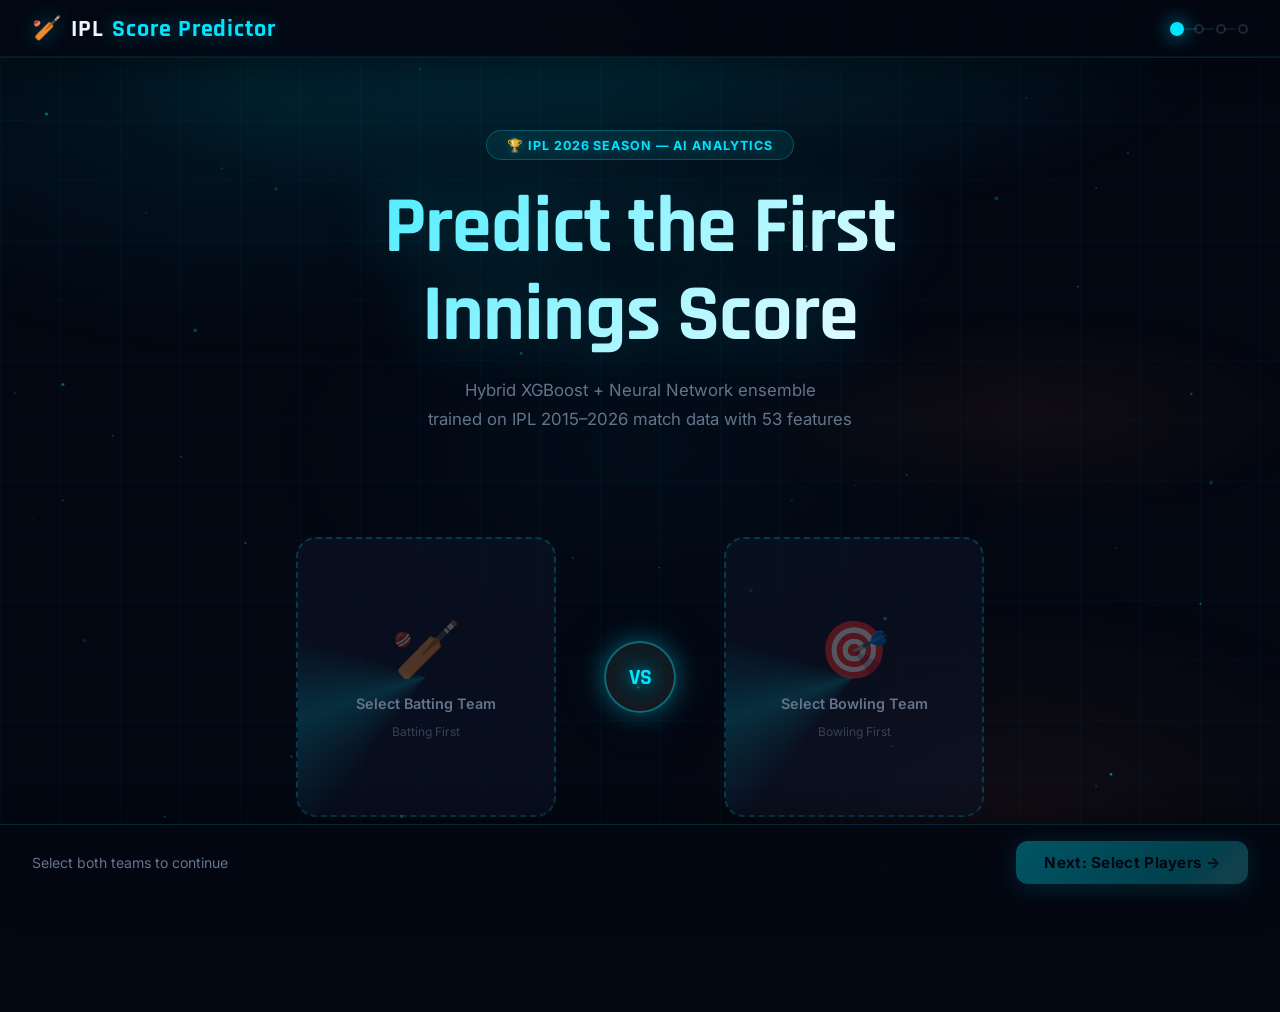
==== frontend/conditions.html @ a260d58e "Initial commit" ====
<!DOCTYPE html>
<html lang="en">
<head>
  <meta charset="UTF-8">
  <meta name="viewport" content="width=device-width, initial-scale=1.0">
  <title>Match Conditions | IPL Score Predictor</title>
  <link rel="stylesheet" href="css/style.css">
  <link rel="preconnect" href="https://fonts.googleapis.com">
  <link rel="preconnect" href="https://fonts.gstatic.com" crossorigin>
  <link href="https://fonts.googleapis.com/css2?family=Rajdhani:wght@500;600;700&family=Inter:wght@400;500;600;700;800;900&family=Orbitron:wght@500;700;900&display=swap" rel="stylesheet">
</head>
<body>

<nav class="navbar">
  <a href="index.html" class="logo">🏏 <span>IPL</span> Score Predictor</a>
  <div class="nav-steps">
    <div class="step-dot done"></div>
    <div class="step-dot done"></div>
    <div class="step-dot active"></div>
    <div class="step-dot"></div>
  </div>
</nav>

<div class="page-header fade-in">
  <h2>Match Conditions</h2>
  <p>Set the venue and environmental conditions for accurate prediction</p>
</div>

<div class="conditions-form fade-in-delay-1">

  <!-- Venue Section -->
  <div class="form-section">
    <div class="form-section-title">🏟️ Venue</div>
    <div class="form-group">
      <label>Select Stadium</label>
      <select class="form-control" id="venueSelect" onchange="onVenueChange()">
        <option value="">Choose a venue...</option>
      </select>
    </div>
    <div class="venue-card-preview" id="venuePreview" style="display:none">
      <div>
        <div class="v-name" id="venueName">—</div>
        <div class="v-city" id="venueCity">—</div>
        <div class="v-avg">Avg Score: <strong id="venueAvg">—</strong></div>
      </div>
      <div class="pitch-badge" id="pitchBadge">—</div>
    </div>
  </div>

  <!-- Pitch Type Section -->
  <div class="form-section">
    <div class="form-section-title">🏏 Pitch Type</div>
    <div class="pitch-toggle-group">
      <div class="pitch-toggle-card" id="ptc-Batting" onclick="setPitch('Batting')">
        <div class="ptc-icon">🏏</div>
        <div class="ptc-label">Batting</div>
        <div class="ptc-sub">High scoring</div>
      </div>
      <div class="pitch-toggle-card active-balanced" id="ptc-Balanced" onclick="setPitch('Balanced')">
        <div class="ptc-icon">⚖️</div>
        <div class="ptc-label">Balanced</div>
        <div class="ptc-sub">Even contest</div>
      </div>
      <div class="pitch-toggle-card" id="ptc-Bowling" onclick="setPitch('Bowling')">
        <div class="ptc-icon">��</div>
        <div class="ptc-label">Bowling</div>
        <div class="ptc-sub">Low scoring</div>
      </div>
    </div>
    <input type="hidden" id="pitchType" value="Balanced">
  </div>

  <!-- Weather Section -->
  <div class="form-section">
    <div class="form-section-title">🌤️ Weather Conditions</div>

    <div class="form-group">
      <label>🌡️ Temperature</label>
      <div class="range-row">
        <input type="range" id="tempRange" min="15" max="45" value="30"
               oninput="updateSlider('tempVal',this.value,'°C'); updateWeatherImpact()">
        <div class="range-val" id="tempVal">30°C</div>
      </div>
      <div class="range-hint">15°C (cool) → 45°C (very hot)</div>
    </div>

    <div class="form-group" style="margin-top:1rem">
      <label>💧 Humidity</label>
      <div class="range-row">
        <input type="range" id="humidRange" min="20" max="95" value="60"
               oninput="updateSlider('humidVal',this.value,'%'); updateWeatherImpact()">
        <div class="range-val" id="humidVal">60%</div>
      </div>
      <div class="range-hint">20% (dry) → 95% (very humid)</div>
    </div>

    <div class="form-group" style="margin-top:1rem">
      <label>🌫️ Dew Factor</label>
      <div class="range-row">
        <input type="range" id="dewRange" min="0" max="10" value="3"
               oninput="updateSlider('dewVal',this.value,''); updateWeatherImpact()">
        <div class="range-val" id="dewVal">3</div>
      </div>
      <div class="range-hint">0 = No dew &nbsp;|&nbsp; 10 = Heavy dew (favours batting team)</div>
    </div>

    <div class="weather-impact-card" id="weatherImpact" style="margin-top:1.25rem">
      <div class="wi-icon">📊</div>
      <div>
        <div class="wi-label">Expected weather impact on score</div>
        <div class="wi-val" id="weatherImpactVal">+0 runs</div>
      </div>
    </div>
  </div>

</div>

<div class="bottom-bar">
  <button class="btn btn-secondary" onclick="window.location.href='squad.html'">← Back</button>
  <button class="btn btn-primary" id="predictBtn" onclick="goPredict()">
    🔮 Predict Score →
  </button>
</div>

<div class="loading-overlay" id="loader">
  <div class="cricket-ball"></div>
  <div class="loading-text">Running AI prediction...</div>
</div>
<div class="toast" id="toast"></div>

<script src="js/api.js"></script>
<script src="js/state.js"></script>
<script>
const state = loadState();
if (!state.battingXI || !state.bowlingXI) window.location.href = 'squad.html';

let venues = [];
let currentPitch = 'Balanced';

function updateSlider(id, val, suffix) {
  document.getElementById(id).textContent = val + suffix;
}

function setPitch(type) {
  currentPitch = type;
  document.getElementById('pitchType').value = type;
  ['Batting','Balanced','Bowling'].forEach(t => {
    const el = document.getElementById(`ptc-${t}`);
    el.className = 'pitch-toggle-card' + (t === type ? ` active-${t.toLowerCase()}` : '');
  });
}

function updateWeatherImpact() {
  const temp  = parseFloat(document.getElementById('tempRange').value);
  const humid = parseFloat(document.getElementById('humidRange').value);
  const dew   = parseFloat(document.getElementById('dewRange').value);
  let impact = 0;
  if (temp > 35) impact -= Math.round((temp - 35) * 0.5);
  if (humid > 70) impact -= Math.round((humid - 70) * 0.2);
  impact += Math.round(dew * 1.2);
  const el = document.getElementById('weatherImpactVal');
  el.textContent = (impact >= 0 ? '+' : '') + impact + ' runs';
  el.style.color = impact >= 0 ? 'var(--accent3)' : 'var(--red)';
}

async function init() {
  venues = await fetchVenues();
  const sel = document.getElementById('venueSelect');
  venues.forEach(v => {
    const opt = document.createElement('option');
    opt.value = v.venue_id;
    opt.textContent = `${v.venue_name} (${v.city})`;
    sel.appendChild(opt);
  });
  if (state.venueId) {
    sel.value = state.venueId;
    onVenueChange();
  }
  updateWeatherImpact();
}

function onVenueChange() {
  const vid = document.getElementById('venueSelect').value;
  const v = venues.find(x => x.venue_id === vid);
  if (!v) { document.getElementById('venuePreview').style.display = 'none'; return; }
  document.getElementById('venuePreview').style.display = 'flex';
  document.getElementById('venueName').textContent = v.venue_name;
  document.getElementById('venueCity').textContent  = v.city;
  document.getElementById('venueAvg').textContent   = v.avg_score;
  const badge = document.getElementById('pitchBadge');
  badge.textContent = v.pitch_type;
  badge.className = `pitch-badge pitch-${v.pitch_type}`;
  setPitch(v.pitch_type);
}

async function goPredict() {
  const venueId = document.getElementById('venueSelect').value;
  if (!venueId) { showToast('Please select a venue', 'error'); return; }
  const payload = {
    batting_team_id: state.battingTeam,
    bowling_team_id: state.bowlingTeam,
    batting_xi:      state.battingXI,
    bowling_xi:      state.bowlingXI,
    venue_id:        venueId,
    pitch_type:      currentPitch,
    temperature:     parseFloat(document.getElementById('tempRange').value),
    humidity:        parseFloat(document.getElementById('humidRange').value),
    dew_factor:      parseFloat(document.getElementById('dewRange').value),
    season:          2026,
  };
  document.getElementById('loader').classList.add('active');
  try {
    const result = await predictScore(payload);
    if (result.error) { showToast(result.error.join(', '), 'error'); return; }
    saveState({ ...state, venueId, prediction: result });
    window.location.href = 'result.html';
  } catch(e) {
    showToast('Prediction failed. Is the backend running?', 'error');
  }
  document.getElementById('loader').classList.remove('active');
}

init();
</script>
</body>
</html>
---- frontend/css/style.css ----
/* ═══════════════════════════════════════════════════════════════
   IPL SCORE PREDICTOR — FUTURISTIC SPORTS ANALYTICS THEME
   Deep dark + neon cyan/orange glow HUD aesthetic
═══════════════════════════════════════════════════════════════ */

:root {
  --bg: #030712;
  --bg2: #0a0f1e;
  --bg3: #111827;
  --card: rgba(15,23,42,0.85);
  --card2: rgba(10,15,30,0.9);
  --card-glass: rgba(15,23,42,0.65);
  --accent: #00e5ff;
  --accent2: #ff6b2b;
  --accent3: #39ff14;
  --gold: #ffd700;
  --green: #10b981;
  --red: #ef4444;
  --text: #e8edf5;
  --text2: #f1f5f9;
  --muted: #64748b;
  --border: rgba(0,229,255,0.15);
  --border2: rgba(255,107,43,0.25);
  --glow: 0 0 25px rgba(0,229,255,0.35), 0 0 60px rgba(0,229,255,0.1);
  --glow2: 0 0 25px rgba(255,107,43,0.35), 0 0 60px rgba(255,107,43,0.1);
  --glow-green: 0 0 20px rgba(57,255,20,0.3);
  --radius: 12px;
  --radius-lg: 20px;
  --transition: all 0.35s cubic-bezier(0.22,1,0.36,1);
  --font-display: 'Rajdhani', 'Orbitron', sans-serif;
  --font-body: 'Inter', -apple-system, sans-serif;
}

* { margin:0; padding:0; box-sizing:border-box; }
html { scroll-behavior: smooth; }

body {
  font-family: var(--font-body);
  background: var(--bg);
  color: var(--text);
  min-height: 100vh;
  overflow-x: hidden;
  position: relative;
}

/* ── Animated Background ── */
body::before {
  content: '';
  position: fixed;
  inset: 0;
  background:
    radial-gradient(ellipse 80% 60% at 20% 10%, rgba(0,229,255,0.08) 0%, transparent 50%),
    radial-gradient(ellipse 60% 50% at 80% 90%, rgba(255,107,43,0.06) 0%, transparent 50%),
    radial-gradient(ellipse 50% 40% at 50% 50%, rgba(0,229,255,0.03) 0%, transparent 60%);
  animation: bgPulse 8s ease-in-out infinite alternate;
  pointer-events: none;
  z-index: 0;
}
@keyframes bgPulse {
  0% { opacity: 0.7; }
  100% { opacity: 1; }
}

/* Grid overlay for HUD feel */
body::after {
  content: '';
  position: fixed;
  inset: 0;
  background-image:
    linear-gradient(rgba(0,229,255,0.03) 1px, transparent 1px),
    linear-gradient(90deg, rgba(0,229,255,0.03) 1px, transparent 1px);
  background-size: 60px 60px;
  pointer-events: none;
  z-index: 0;
}

body > * { position: relative; z-index: 1; }

/* Scrollbar */
::-webkit-scrollbar { width: 6px; }
::-webkit-scrollbar-track { background: var(--bg); }
::-webkit-scrollbar-thumb { background: rgba(0,229,255,0.3); border-radius: 3px; }
::-webkit-scrollbar-thumb:hover { background: var(--accent); }

/* ═══════════════════════════════════════════════════════════════
   NAVBAR — Glassmorphic HUD Bar
═══════════════════════════════════════════════════════════════ */
.navbar {
  display: flex;
  align-items: center;
  justify-content: space-between;
  padding: 0.85rem 2rem;
  background: rgba(3,7,18,0.8);
  backdrop-filter: blur(30px);
  -webkit-backdrop-filter: blur(30px);
  border-bottom: 1px solid rgba(0,229,255,0.12);
  position: sticky;
  top: 0;
  z-index: 100;
  box-shadow: 0 4px 30px rgba(0,0,0,0.5), inset 0 -1px 0 rgba(0,229,255,0.08);
}
.navbar .logo {
  display: flex;
  align-items: center;
  gap: 0.5rem;
  font-family: var(--font-display);
  font-size: 1.5rem;
  font-weight: 700;
  color: var(--accent);
  text-decoration: none;
  letter-spacing: 0.04em;
  text-shadow: 0 0 20px rgba(0,229,255,0.4);
}
.navbar .logo span { color: var(--text2); text-shadow: none; }

.nav-steps { display: flex; gap: 0.75rem; align-items: center; }
.step-dot {
  width: 10px; height: 10px;
  border-radius: 50%;
  background: transparent;
  border: 2px solid rgba(255,255,255,0.12);
  transition: var(--transition);
  position: relative;
}
.step-dot.active {
  background: var(--accent);
  border-color: var(--accent);
  box-shadow: 0 0 14px rgba(0,229,255,0.8);
  transform: scale(1.4);
}
.step-dot.done {
  background: var(--green);
  border-color: var(--green);
  box-shadow: 0 0 8px rgba(16,185,129,0.5);
}
.step-dot:not(:last-child)::after {
  content: '';
  position: absolute;
  left: 100%;
  top: 50%;
  transform: translateY(-50%);
  width: 0.75rem;
  height: 1px;
  background: rgba(0,229,255,0.2);
}

/* ═══════════════════════════════════════════════════════════════
   HERO SECTION
═══════════════════════════════════════════════════════════════ */
.hero {
  text-align: center;
  padding: 4.5rem 2rem 2.5rem;
  position: relative;
  overflow: hidden;
}
.hero::before {
  content: '';
  position: absolute;
  inset: 0;
  background:
    radial-gradient(ellipse 70% 60% at 50% 0%, rgba(0,229,255,0.12) 0%, transparent 65%),
    radial-gradient(ellipse 40% 40% at 80% 80%, rgba(255,107,43,0.06) 0%, transparent 60%);
  pointer-events: none;
}
.hero-badge {
  display: inline-flex;
  align-items: center;
  gap: 0.5rem;
  background: rgba(0,229,255,0.08);
  border: 1px solid rgba(0,229,255,0.25);
  border-radius: 50px;
  padding: 0.4rem 1.2rem;
  font-size: 0.78rem;
  font-weight: 700;
  color: var(--accent);
  margin-bottom: 1.5rem;
  letter-spacing: 0.08em;
  text-transform: uppercase;
  text-shadow: 0 0 10px rgba(0,229,255,0.3);
}
.hero h1 {
  font-family: var(--font-display);
  font-size: clamp(2.8rem, 7vw, 5rem);
  font-weight: 700;
  background: linear-gradient(135deg, #00e5ff 0%, #fff 40%, #ff6b2b 80%, #ffd700 100%);
  background-size: 200% 200%;
  animation: heroGradient 5s ease infinite;
  -webkit-background-clip: text;
  -webkit-text-fill-color: transparent;
  background-clip: text;
  line-height: 1.1;
  margin-bottom: 1rem;
  letter-spacing: -0.01em;
  filter: drop-shadow(0 0 30px rgba(0,229,255,0.25));
}
@keyframes heroGradient {
  0%,100% { background-position: 0% 50%; }
  50% { background-position: 100% 50%; }
}
.hero p {
  color: var(--muted);
  font-size: 1.05rem;
  max-width: 560px;
  margin: 0 auto 2rem;
  line-height: 1.7;
}

/* ═══════════════════════════════════════════════════════════════
   BUTTONS
═══════════════════════════════════════════════════════════════ */
.btn {
  display: inline-flex;
  align-items: center;
  gap: 0.5rem;
  padding: 0.75rem 1.75rem;
  border-radius: var(--radius);
  font-size: 0.95rem;
  font-weight: 700;
  cursor: pointer;
  border: none;
  transition: var(--transition);
  text-decoration: none;
  font-family: var(--font-body);
  letter-spacing: 0.02em;
  position: relative;
  overflow: hidden;
}
.btn-primary {
  background: linear-gradient(135deg, #00e5ff, #0097a7);
  color: #030712;
  box-shadow: 0 4px 25px rgba(0,229,255,0.4);
}
.btn-primary:hover:not(:disabled) {
  transform: translateY(-2px);
  box-shadow: var(--glow);
}
.btn-primary::after {
  content: '';
  position: absolute;
  inset: 0;
  background: linear-gradient(135deg, transparent 40%, rgba(255,255,255,0.2) 50%, transparent 60%);
  background-size: 200% 100%;
  animation: btnShine 3s infinite;
}
@keyframes btnShine {
  0% { background-position: 200% 0; }
  100% { background-position: -200% 0; }
}
.btn-secondary {
  background: rgba(15,23,42,0.8);
  color: var(--text);
  border: 1px solid var(--border);
  backdrop-filter: blur(10px);
}
.btn-secondary:hover:not(:disabled) {
  background: rgba(0,229,255,0.08);
  border-color: var(--accent);
  color: var(--accent);
}
.btn:disabled { opacity: 0.35; cursor: not-allowed; }

/* ═══════════════════════════════════════════════════════════════
   PAGE HEADER
═══════════════════════════════════════════════════════════════ */
.page-header {
  text-align: center;
  padding: 2rem 2rem 1rem;
}
.page-header h2 {
  font-family: var(--font-display);
  font-size: 2.2rem;
  font-weight: 700;
  margin-bottom: 0.5rem;
  letter-spacing: 0.03em;
  background: linear-gradient(135deg, #00e5ff, #fff);
  -webkit-background-clip: text;
  -webkit-text-fill-color: transparent;
  background-clip: text;
  text-shadow: none;
}
.page-header p { color: var(--muted); font-size: 0.95rem; }

/* ═══════════════════════════════════════════════════════════════
   BOTTOM BAR
═══════════════════════════════════════════════════════════════ */
.bottom-bar {
  position: sticky;
  bottom: 0;
  background: rgba(3,7,18,0.92);
  backdrop-filter: blur(30px);
  -webkit-backdrop-filter: blur(30px);
  border-top: 1px solid var(--border);
  padding: 1rem 2rem;
  display: flex;
  justify-content: space-between;
  align-items: center;
  z-index: 50;
  gap: 1rem;
  box-shadow: 0 -4px 30px rgba(0,0,0,0.4);
}

/* ═══════════════════════════════════════════════════════════════
   TOAST
═══════════════════════════════════════════════════════════════ */
.toast {
  position: fixed;
  bottom: 5.5rem;
  left: 50%;
  transform: translateX(-50%) translateY(20px);
  background: var(--bg3);
  border: 1px solid var(--border);
  border-radius: var(--radius);
  padding: 0.75rem 1.5rem;
  font-size: 0.9rem;
  opacity: 0;
  transition: all 0.3s ease;
  z-index: 200;
  pointer-events: none;
  white-space: nowrap;
  backdrop-filter: blur(16px);
}
.toast.show { opacity: 1; transform: translateX(-50%) translateY(0); }
.toast.error { border-color: var(--red); color: var(--red); }
.toast.success { border-color: var(--green); color: var(--green); }

/* ═══════════════════════════════════════════════════════════════
   LOADING OVERLAY
═══════════════════════════════════════════════════════════════ */
.loading-overlay {
  position: fixed;
  inset: 0;
  background: rgba(3,7,18,0.95);
  backdrop-filter: blur(12px);
  display: none;
  flex-direction: column;
  align-items: center;
  justify-content: center;
  z-index: 999;
  gap: 1.5rem;
}
.loading-overlay.active { display: flex; }
.cricket-ball {
  width: 60px; height: 60px;
  border-radius: 50%;
  background: radial-gradient(circle at 35% 35%, #ef4444, #991b1b);
  box-shadow: 0 0 40px rgba(239,68,68,0.5), 0 0 80px rgba(239,68,68,0.2);
  animation: ballSpin 0.8s linear infinite;
  position: relative;
}
.cricket-ball::before, .cricket-ball::after {
  content: '';
  position: absolute;
  border: 2px solid rgba(255,255,255,0.5);
  border-radius: 50%;
}
.cricket-ball::before {
  width: 50%; height: 100%;
  left: 25%; top: 0;
  border-left-color: transparent;
  border-right-color: transparent;
}
.cricket-ball::after {
  width: 100%; height: 50%;
  left: 0; top: 25%;
  border-top-color: transparent;
  border-bottom-color: transparent;
}
@keyframes ballSpin {
  from { transform: rotate(0deg); }
  to { transform: rotate(360deg); }
}
.loading-text {
  color: var(--muted);
  font-size: 1rem;
  font-weight: 600;
  animation: pulse 1.5s ease-in-out infinite;
  letter-spacing: 0.03em;
}
@keyframes pulse { 0%,100% { opacity:0.5; } 50% { opacity:1; } }

/* ═══════════════════════════════════════════════════════════════
   ANIMATIONS
═══════════════════════════════════════════════════════════════ */
@keyframes fadeInUp {
  from { opacity: 0; transform: translateY(30px); }
  to   { opacity: 1; transform: translateY(0); }
}
@keyframes glowPulse {
  0%, 100% { box-shadow: 0 0 15px rgba(0,229,255,0.2); }
  50% { box-shadow: 0 0 30px rgba(0,229,255,0.5), 0 0 60px rgba(0,229,255,0.15); }
}
.fade-in { animation: fadeInUp 0.6s ease forwards; }
.fade-in-delay-1 { animation: fadeInUp 0.6s 0.1s ease both; }
.fade-in-delay-2 { animation: fadeInUp 0.6s 0.2s ease both; }
.fade-in-delay-3 { animation: fadeInUp 0.6s 0.3s ease both; }

/* ═══════════════════════════════════════════════════════════════
   INDEX PAGE — Team Selection
═══════════════════════════════════════════════════════════════ */
.vs-container {
  display: flex;
  align-items: center;
  justify-content: center;
  gap: 3rem;
  padding: 2rem;
  flex-wrap: wrap;
}

/* Team Slot — Futuristic hexagonal-ish shape */
.team-slot {
  width: 260px; height: 280px;
  border-radius: var(--radius-lg);
  border: 2px dashed rgba(0,229,255,0.2);
  display: flex;
  flex-direction: column;
  align-items: center;
  justify-content: center;
  gap: 0.75rem;
  background: rgba(15,23,42,0.5);
  backdrop-filter: blur(16px);
  transition: var(--transition);
  position: relative;
  overflow: hidden;
  cursor: default;
}
.team-slot::before {
  content: '';
  position: absolute;
  inset: -2px;
  border-radius: var(--radius-lg);
  background: conic-gradient(from 0deg, transparent 60%, rgba(0,229,255,0.15), transparent 80%);
  animation: slotGlow 4s linear infinite;
  z-index: -1;
}
@keyframes slotGlow {
  from { transform: rotate(0deg); }
  to { transform: rotate(360deg); }
}
.team-slot.filled {
  border-style: solid;
  border-color: var(--accent);
  box-shadow: var(--glow), inset 0 0 60px rgba(0,229,255,0.04);
  animation: slotFill 0.5s cubic-bezier(0.34,1.56,0.64,1);
}
@keyframes slotFill {
  0% { transform: scale(0.92); opacity: 0.6; }
  100% { transform: scale(1); opacity: 1; }
}
.team-slot img {
  width: 90px; height: 90px;
  object-fit: contain;
  filter: drop-shadow(0 4px 20px rgba(0,0,0,0.6));
}
.team-slot .slot-name {
  font-family: var(--font-display);
  font-weight: 700;
  font-size: 1.15rem;
  text-align: center;
}
.team-slot .slot-short { font-size: 0.8rem; font-weight: 600; }
.slot-bat-label { color: var(--accent); text-shadow: 0 0 10px rgba(0,229,255,0.3); }
.slot-bowl-label { color: var(--accent2); text-shadow: 0 0 10px rgba(255,107,43,0.3); }
.slot-placeholder-icon { font-size: 3.5rem; opacity: 0.3; }
.slot-placeholder-text { color: var(--muted); font-size: 0.9rem; font-weight: 600; }
.slot-placeholder-sub { font-size: 0.75rem; color: var(--muted); opacity: 0.5; }

/* VS Badge */
.vs-badge {
  display: flex;
  align-items: center;
  justify-content: center;
  width: 72px; height: 72px;
  border-radius: 50%;
  background: radial-gradient(circle, rgba(0,229,255,0.15) 0%, rgba(255,107,43,0.1) 100%);
  border: 2px solid rgba(0,229,255,0.4);
  font-family: var(--font-display);
  font-size: 1.4rem;
  font-weight: 700;
  color: var(--accent);
  animation: vsPulse 2.5s ease-in-out infinite;
  box-shadow: var(--glow);
  flex-shrink: 0;
  text-shadow: 0 0 15px rgba(0,229,255,0.6);
}
@keyframes vsPulse {
  0%,100% { box-shadow: 0 0 20px rgba(0,229,255,0.3); transform: scale(1); }
  50% { box-shadow: 0 0 40px rgba(0,229,255,0.6), 0 0 80px rgba(0,229,255,0.15); transform: scale(1.08); }
}

/* Teams Grid */
.teams-grid {
  display: grid;
  grid-template-columns: repeat(5, 1fr);
  gap: 1.1rem;
  padding: 1.5rem 2rem;
  max-width: 1200px;
  margin: 0 auto;
}
@media (max-width: 1100px) { .teams-grid { grid-template-columns: repeat(4, 1fr); } }
@media (max-width: 800px)  { .teams-grid { grid-template-columns: repeat(3, 1fr); } }
@media (max-width: 500px)  { .teams-grid { grid-template-columns: repeat(2, 1fr); } }

.team-card {
  background: rgba(15,23,42,0.6);
  backdrop-filter: blur(12px);
  border: 1.5px solid rgba(0,229,255,0.1);
  border-radius: var(--radius);
  padding: 1.25rem 0.75rem;
  text-align: center;
  cursor: pointer;
  transition: var(--transition);
  display: flex;
  flex-direction: column;
  align-items: center;
  gap: 0.6rem;
  position: relative;
  overflow: hidden;
}
.team-card::before {
  content: '';
  position: absolute;
  top: 0; left: -100%;
  width: 100%; height: 100%;
  background: linear-gradient(90deg, transparent, rgba(0,229,255,0.06), transparent);
  transition: left 0.6s ease;
}
.team-card:hover::before { left: 100%; }
.team-card::after {
  content: '';
  position: absolute;
  bottom: 0; left: 0; right: 0;
  height: 3px;
  background: linear-gradient(90deg, var(--accent), var(--accent2));
  transform: scaleX(0);
  transition: var(--transition);
}
.team-card:hover {
  border-color: rgba(0,229,255,0.4);
  transform: translateY(-6px) scale(1.02);
  box-shadow: 0 15px 40px rgba(0,0,0,0.5), var(--glow);
}
.team-card:hover::after { transform: scaleX(1); }
.team-card.selected-1 {
  border-color: var(--accent);
  background: rgba(0,229,255,0.08);
  box-shadow: var(--glow);
}
.team-card.selected-1::after { transform: scaleX(1); background: var(--accent); }
.team-card.selected-2 {
  border-color: var(--accent2);
  background: rgba(255,107,43,0.08);
  box-shadow: var(--glow2);
}
.team-card.selected-2::after { transform: scaleX(1); background: var(--accent2); }
.team-card.disabled { opacity: 0.25; cursor: not-allowed; transform: none !important; }
.team-card img {
  width: 64px; height: 64px;
  object-fit: contain;
  filter: drop-shadow(0 2px 12px rgba(0,0,0,0.5));
  transition: var(--transition);
}
.team-card:hover img { transform: scale(1.1); }
.team-card .t-name { font-weight: 600; font-size: 0.85rem; line-height: 1.3; }
.team-card .t-short {
  color: var(--accent);
  font-size: 0.72rem;
  font-weight: 800;
  letter-spacing: 0.08em;
  text-transform: uppercase;
}

/* ═══════════════════════════════════════════════════════════════
   SQUAD PAGE — Player Selection
═══════════════════════════════════════════════════════════════ */
.squad-layout {
  display: grid;
  grid-template-columns: 1fr 1fr;
  gap: 1.5rem;
  padding: 1.5rem 2rem;
  max-width: 1400px;
  margin: 0 auto;
}

/* Mobile tabs */
.squad-tabs {
  display: none;
  gap: 0;
  background: var(--bg3);
  border-radius: var(--radius);
  padding: 4px;
  margin: 1rem 1rem 0;
}
.squad-tab-btn {
  flex: 1;
  padding: 0.65rem 1rem;
  border: none;
  background: transparent;
  color: var(--muted);
  font-size: 0.85rem;
  font-weight: 700;
  cursor: pointer;
  border-radius: 8px;
  transition: var(--transition);
  font-family: var(--font-body);
}
.squad-tab-btn.active {
  background: rgba(0,229,255,0.1);
  color: var(--accent);
  box-shadow: 0 2px 10px rgba(0,0,0,0.3);
}

.squad-panel {
  background: rgba(15,23,42,0.5);
  backdrop-filter: blur(16px);
  border-radius: var(--radius-lg);
  border: 1px solid var(--border);
  overflow: hidden;
  display: flex;
  flex-direction: column;
  position: relative;
}
.squad-panel::before {
  content: '';
  position: absolute;
  top: 0; left: 0; right: 0;
  height: 2px;
  background: linear-gradient(90deg, transparent, var(--accent), transparent);
  opacity: 0.6;
}

.squad-header {
  display: flex;
  align-items: center;
  justify-content: space-between;
  padding: 1rem 1.25rem;
  background: rgba(3,7,18,0.7);
  border-bottom: 1px solid var(--border);
  flex-shrink: 0;
}
.squad-header .team-info { display: flex; align-items: center; gap: 0.75rem; }
.squad-header img {
  width: 42px; height: 42px;
  object-fit: contain;
  filter: drop-shadow(0 2px 8px rgba(0,0,0,0.5));
}
.squad-header h3 {
  font-family: var(--font-display);
  font-size: 1.15rem;
  font-weight: 700;
}
.squad-header .team-role { font-size: 0.72rem; color: var(--muted); margin-top: 2px; }

.selection-count {
  background: linear-gradient(135deg, var(--accent), #0097a7);
  color: #030712;
  font-weight: 800;
  font-size: 0.8rem;
  padding: 0.35rem 0.85rem;
  border-radius: 20px;
  white-space: nowrap;
  box-shadow: 0 2px 12px rgba(0,229,255,0.3);
}
.selection-count.complete {
  background: linear-gradient(135deg, var(--green), #059669);
  box-shadow: var(--glow-green);
}

/* Filter bar */
.filter-bar {
  display: flex;
  gap: 0.4rem;
  padding: 0.75rem 1rem;
  border-bottom: 1px solid var(--border);
  flex-wrap: wrap;
  background: rgba(3,7,18,0.3);
  flex-shrink: 0;
}
.filter-btn {
  padding: 0.3rem 0.75rem;
  border-radius: 20px;
  border: 1px solid rgba(255,255,255,0.08);
  background: transparent;
  color: var(--muted);
  font-size: 0.75rem;
  font-weight: 700;
  cursor: pointer;
  transition: var(--transition);
  font-family: var(--font-body);
}
.filter-btn:hover { border-color: var(--accent); color: var(--accent); }
.filter-btn.active {
  background: rgba(0,229,255,0.12);
  border-color: var(--accent);
  color: var(--accent);
  box-shadow: 0 0 10px rgba(0,229,255,0.15);
}

.search-input {
  flex: 1;
  min-width: 120px;
  background: rgba(3,7,18,0.5);
  border: 1px solid rgba(255,255,255,0.08);
  border-radius: 20px;
  padding: 0.3rem 0.75rem;
  color: var(--text);
  font-size: 0.8rem;
  font-family: var(--font-body);
  outline: none;
  transition: var(--transition);
}
.search-input:focus { border-color: var(--accent); box-shadow: 0 0 0 3px rgba(0,229,255,0.1); }
.search-input::placeholder { color: rgba(100,116,139,0.6); }

.players-grid {
  display: grid;
  grid-template-columns: repeat(auto-fill, minmax(160px, 1fr));
  gap: 0.9rem;
  padding: 1rem;
  overflow-y: auto;
  flex: 1;
  max-height: 640px;
  align-items: start;
}
.players-grid::-webkit-scrollbar { width: 4px; }
.players-grid::-webkit-scrollbar-track { background: transparent; }
.players-grid::-webkit-scrollbar-thumb { background: rgba(0,229,255,0.2); border-radius: 2px; }

/* ═══════════════════════════════════════════════════════════════
   SUPER CARD — Futuristic Player Card
═══════════════════════════════════════════════════════════════ */
.player-card {
  background: linear-gradient(165deg, rgba(15,23,42,0.95) 0%, rgba(3,7,18,0.98) 100%);
  border: 1.5px solid rgba(0,229,255,0.1);
  border-radius: var(--radius);
  padding: 1rem 0.6rem 0.9rem;
  cursor: pointer;
  transition: var(--transition);
  position: relative;
  overflow: hidden;
  display: flex;
  flex-direction: column;
  align-items: center;
  text-align: center;
  gap: 0.5rem;
  min-width: 150px;
  min-height: 250px;
}
/* Animated top border glow */
.player-card::before {
  content: '';
  position: absolute;
  top: 0; left: 0; right: 0;
  height: 2px;
  background: linear-gradient(90deg, var(--accent), var(--accent2), var(--accent));
  background-size: 200% 100%;
  animation: cardBorderGlow 3s linear infinite;
  opacity: 0;
  transition: opacity 0.3s ease;
}
@keyframes cardBorderGlow {
  0% { background-position: 0% 50%; }
  100% { background-position: 200% 50%; }
}
/* Corner accent lines */
.player-card::after {
  content: '';
  position: absolute;
  bottom: 0; right: 0;
  width: 40px; height: 40px;
  border-bottom: 2px solid rgba(0,229,255,0.15);
  border-right: 2px solid rgba(0,229,255,0.15);
  border-radius: 0 0 var(--radius) 0;
  transition: var(--transition);
}
.player-card:hover:not(.disabled) {
  border-color: rgba(0,229,255,0.4);
  transform: translateY(-6px);
  box-shadow: 0 15px 40px rgba(0,0,0,0.6), 0 0 30px rgba(0,229,255,0.15);
}
.player-card:hover:not(.disabled)::before { opacity: 1; }
.player-card:hover:not(.disabled)::after {
  border-color: var(--accent);
  box-shadow: 0 0 15px rgba(0,229,255,0.2);
}
.player-card.selected {
  border-color: var(--accent);
  background: linear-gradient(165deg, rgba(0,229,255,0.08) 0%, rgba(3,7,18,0.98) 100%);
  box-shadow: 0 0 25px rgba(0,229,255,0.2), inset 0 0 40px rgba(0,229,255,0.03);
}
.player-card.selected::before { opacity: 1; }
.player-card.selected::after { border-color: var(--accent); }
.player-card.disabled { opacity: 0.2; cursor: not-allowed; }

/* Photo */
.pc-photo-wrap {
  width: 72px;
  height: 72px;
  border-radius: 50%;
  overflow: hidden;
  border: 2.5px solid rgba(0,229,255,0.25);
  flex-shrink: 0;
  background: var(--bg2);
  box-shadow: 0 4px 20px rgba(0,0,0,0.5);
  transition: var(--transition);
}
.pc-photo {
  width: 100%;
  height: 100%;
  object-fit: cover;
  object-position: center 10%;
  display: block;
}
.player-card.selected .pc-photo-wrap {
  border-color: var(--accent);
  box-shadow: 0 0 20px rgba(0,229,255,0.4);
}
.player-card:hover:not(.disabled) .pc-photo-wrap {
  border-color: rgba(0,229,255,0.6);
  box-shadow: 0 0 18px rgba(0,229,255,0.3);
  transform: scale(1.05);
}

.pc-check {
  position: absolute;
  top: 0.4rem; right: 0.4rem;
  width: 24px; height: 24px;
  background: var(--accent);
  border-radius: 50%;
  display: none;
  align-items: center;
  justify-content: center;
  font-size: 0.7rem;
  color: #030712;
  font-weight: 900;
  box-shadow: 0 2px 10px rgba(0,229,255,0.6);
  z-index: 2;
}
.player-card.selected .pc-check { display: flex; }

.pc-overseas {
  position: absolute;
  top: 0.4rem; left: 0.4rem;
  font-size: 0.6rem;
  background: rgba(3,7,18,0.85);
  border: 1px solid rgba(0,229,255,0.15);
  border-radius: 4px;
  padding: 1px 5px;
  z-index: 2;
  color: var(--accent);
}

.pc-role {
  font-size: 0.6rem;
  font-weight: 800;
  text-transform: uppercase;
  letter-spacing: 0.08em;
  padding: 0.2rem 0.55rem;
  border-radius: 5px;
}
.role-batter       { background: rgba(0,229,255,0.12); color: var(--accent); border: 1px solid rgba(0,229,255,0.25); }
.role-bowler       { background: rgba(239,68,68,0.12); color: #ef4444; border: 1px solid rgba(239,68,68,0.2); }
.role-allrounder   { background: rgba(255,107,43,0.12); color: var(--accent2); border: 1px solid rgba(255,107,43,0.25); }
.role-wicketkeeper { background: rgba(255,215,0,0.12); color: var(--gold); border: 1px solid rgba(255,215,0,0.2); }

.pc-name {
  font-size: 0.82rem;
  font-weight: 700;
  line-height: 1.3;
  color: var(--text2);
  width: 100%;
  word-break: break-word;
}

.pc-stats {
  display: flex;
  gap: 0.3rem;
  justify-content: center;
  flex-wrap: wrap;
  width: 100%;
}
.pc-stat {
  display: flex;
  flex-direction: column;
  align-items: center;
  background: rgba(0,229,255,0.04);
  border: 1px solid rgba(0,229,255,0.08);
  border-radius: 6px;
  padding: 0.22rem 0.45rem;
  min-width: 38px;
}
.pc-stat span:first-child {
  font-size: 0.54rem;
  color: var(--muted);
  text-transform: uppercase;
  letter-spacing: 0.05em;
}
.pc-stat span:last-child {
  font-size: 0.72rem;
  color: var(--accent);
  font-weight: 800;
  font-family: var(--font-display);
}

.pc-form {
  font-size: 0.6rem;
  font-weight: 700;
  padding: 0.2rem 0.55rem;
  border-radius: 5px;
  width: 100%;
  text-align: center;
  letter-spacing: 0.03em;
}
.form-red-hot   { background: rgba(255,107,43,0.15); color: var(--accent2); border: 1px solid rgba(255,107,43,0.3); }
.form-superb    { background: rgba(255,215,0,0.12);  color: var(--gold); border: 1px solid rgba(255,215,0,0.2); }
.form-excellent { background: rgba(16,185,129,0.12); color: var(--green); border: 1px solid rgba(16,185,129,0.2); }
.form-average   { background: rgba(100,116,139,0.1); color: var(--muted); border: 1px solid rgba(100,116,139,0.15); }
.form-below     { background: rgba(251,191,36,0.1);  color: #fbbf24; border: 1px solid rgba(251,191,36,0.15); }
.form-poor      { background: rgba(100,116,139,0.08);color: #475569; border: 1px solid rgba(100,116,139,0.1); }

/* Squad bottom bar status */
.squad-status-bar {
  display: flex;
  align-items: center;
  gap: 1rem;
  font-size: 0.85rem;
  color: var(--muted);
}
.squad-status-item { display: flex; align-items: center; gap: 0.4rem; }
.squad-status-item .dot {
  width: 8px; height: 8px;
  border-radius: 50%;
  background: var(--accent);
  box-shadow: 0 0 6px rgba(0,229,255,0.5);
}
.squad-status-item .dot.bowl {
  background: var(--accent2);
  box-shadow: 0 0 6px rgba(255,107,43,0.5);
}

/* ═══════════════════════════════════════════════════════════════
   CONDITIONS PAGE
═══════════════════════════════════════════════════════════════ */
.conditions-form {
  max-width: 700px;
  margin: 2rem auto;
  padding: 0 2rem;
  display: flex;
  flex-direction: column;
  gap: 1.5rem;
}
.form-section {
  background: rgba(15,23,42,0.5);
  backdrop-filter: blur(12px);
  border: 1px solid var(--border);
  border-radius: var(--radius-lg);
  padding: 1.5rem;
  position: relative;
  overflow: hidden;
}
.form-section::before {
  content: '';
  position: absolute;
  top: 0; left: 0; right: 0;
  height: 1px;
  background: linear-gradient(90deg, transparent, rgba(0,229,255,0.3), transparent);
}
.form-section-title {
  font-family: var(--font-display);
  font-size: 1rem;
  font-weight: 700;
  color: var(--accent);
  text-transform: uppercase;
  letter-spacing: 0.1em;
  margin-bottom: 1.25rem;
  display: flex;
  align-items: center;
  gap: 0.5rem;
  text-shadow: 0 0 10px rgba(0,229,255,0.2);
}
.form-group { display: flex; flex-direction: column; gap: 0.5rem; }
.form-group label { font-size: 0.85rem; font-weight: 600; color: var(--muted); }
.form-control {
  background: rgba(3,7,18,0.6);
  border: 1px solid var(--border);
  border-radius: var(--radius);
  padding: 0.75rem 1rem;
  color: var(--text);
  font-size: 0.95rem;
  transition: var(--transition);
  width: 100%;
  font-family: var(--font-body);
}
.form-control:focus {
  outline: none;
  border-color: var(--accent);
  box-shadow: 0 0 0 3px rgba(0,229,255,0.1), 0 0 20px rgba(0,229,255,0.1);
}
.form-control option { background: #0a0f1e; }

/* Venue Preview Card */
.venue-card-preview {
  background: rgba(3,7,18,0.5);
  border: 1px solid rgba(0,229,255,0.2);
  border-radius: var(--radius);
  padding: 1rem 1.25rem;
  display: flex;
  justify-content: space-between;
  align-items: center;
  gap: 1rem;
  animation: fadeInUp 0.3s ease;
}
.venue-card-preview .v-name { font-weight: 700; font-size: 1rem; }
.venue-card-preview .v-city { color: var(--muted); font-size: 0.82rem; margin-top: 2px; }
.venue-card-preview .v-avg { font-size: 0.8rem; color: var(--muted); margin-top: 4px; }
.venue-card-preview .v-avg strong { color: var(--accent); }

.pitch-badge {
  padding: 0.35rem 0.85rem;
  border-radius: 20px;
  font-size: 0.78rem;
  font-weight: 700;
  white-space: nowrap;
  letter-spacing: 0.03em;
}
.pitch-Batting  { background: rgba(16,185,129,0.12);  color: var(--green); border: 1px solid rgba(16,185,129,0.25); }
.pitch-Bowling  { background: rgba(239,68,68,0.12);   color: var(--red); border: 1px solid rgba(239,68,68,0.25); }
.pitch-Balanced { background: rgba(0,229,255,0.1);    color: var(--accent); border: 1px solid rgba(0,229,255,0.25); }

/* Pitch Toggle Cards */
.pitch-toggle-group {
  display: grid;
  grid-template-columns: repeat(3, 1fr);
  gap: 0.75rem;
}
.pitch-toggle-card {
  background: rgba(3,7,18,0.4);
  border: 1.5px solid rgba(255,255,255,0.06);
  border-radius: var(--radius);
  padding: 1rem;
  text-align: center;
  cursor: pointer;
  transition: var(--transition);
}
.pitch-toggle-card:hover { border-color: rgba(0,229,255,0.3); }
.pitch-toggle-card.active-batting  { border-color: var(--green); background: rgba(16,185,129,0.08); box-shadow: 0 0 15px rgba(16,185,129,0.15); }
.pitch-toggle-card.active-balanced { border-color: var(--accent); background: rgba(0,229,255,0.06); box-shadow: 0 0 15px rgba(0,229,255,0.1); }
.pitch-toggle-card.active-bowling  { border-color: var(--red); background: rgba(239,68,68,0.06); box-shadow: 0 0 15px rgba(239,68,68,0.1); }
.pitch-toggle-card .ptc-icon  { font-size: 1.75rem; margin-bottom: 0.4rem; }
.pitch-toggle-card .ptc-label { font-size: 0.8rem; font-weight: 700; }
.pitch-toggle-card .ptc-sub   { font-size: 0.68rem; color: var(--muted); margin-top: 2px; }

/* Range Sliders */
.range-row { display: flex; align-items: center; gap: 1rem; }
input[type=range] {
  flex: 1;
  -webkit-appearance: none;
  height: 6px;
  border-radius: 3px;
  background: rgba(0,229,255,0.1);
  outline: none;
  cursor: pointer;
}
input[type=range]::-webkit-slider-thumb {
  -webkit-appearance: none;
  width: 20px; height: 20px;
  border-radius: 50%;
  background: linear-gradient(135deg, #00e5ff, #0097a7);
  cursor: pointer;
  box-shadow: 0 0 12px rgba(0,229,255,0.6);
  transition: var(--transition);
}
input[type=range]::-webkit-slider-thumb:hover { transform: scale(1.25); box-shadow: 0 0 20px rgba(0,229,255,0.8); }
input[type=range]::-moz-range-thumb {
  width: 20px; height: 20px;
  border-radius: 50%;
  background: var(--accent);
  cursor: pointer;
  border: none;
}
.range-val {
  min-width: 56px;
  text-align: center;
  font-weight: 800;
  color: var(--accent);
  background: rgba(0,229,255,0.08);
  border: 1px solid rgba(0,229,255,0.2);
  border-radius: 8px;
  padding: 0.25rem 0.5rem;
  font-size: 0.85rem;
  font-family: var(--font-display);
}
.range-hint { font-size: 0.72rem; color: var(--muted); margin-top: 0.25rem; }

/* Weather Impact Card */
.weather-impact-card {
  background: rgba(16,185,129,0.06);
  border: 1px solid rgba(16,185,129,0.2);
  border-radius: var(--radius);
  padding: 1rem 1.25rem;
  display: flex;
  align-items: center;
  gap: 1rem;
  font-size: 0.9rem;
}
.weather-impact-card .wi-icon  { font-size: 1.5rem; }
.weather-impact-card .wi-label { color: var(--muted); font-size: 0.8rem; }
.weather-impact-card .wi-val   { font-weight: 800; color: var(--green); font-size: 1rem; font-family: var(--font-display); }

/* ═══════════════════════════════════════════════════════════════
   RESULT PAGE
═══════════════════════════════════════════════════════════════ */
.result-container {
  max-width: 900px;
  margin: 2rem auto;
  padding: 0 2rem 4rem;
}

/* Main Score Card */
.score-card {
  background: rgba(15,23,42,0.5);
  backdrop-filter: blur(24px);
  border: 1px solid rgba(0,229,255,0.2);
  border-radius: var(--radius-lg);
  padding: 2.5rem 2rem;
  text-align: center;
  position: relative;
  overflow: hidden;
  margin-bottom: 1.5rem;
}
.score-card::before {
  content: '';
  position: absolute;
  top: -50%; left: -30%;
  width: 160%; height: 160%;
  background: radial-gradient(circle, rgba(0,229,255,0.06) 0%, transparent 55%);
  pointer-events: none;
  animation: scoreGlow 4s ease-in-out infinite alternate;
}
@keyframes scoreGlow {
  0% { opacity: 0.5; }
  100% { opacity: 1; }
}
.score-card::after {
  content: '';
  position: absolute;
  bottom: 0; left: 0; right: 0;
  height: 3px;
  background: linear-gradient(90deg, transparent, var(--accent), var(--accent2), transparent);
}
.score-label {
  color: var(--muted);
  font-size: 0.8rem;
  text-transform: uppercase;
  letter-spacing: 0.15em;
  margin-bottom: 0.75rem;
  font-weight: 700;
}
.score-value {
  font-family: var(--font-display);
  font-size: clamp(5rem, 12vw, 8rem);
  font-weight: 700;
  background: linear-gradient(135deg, #00e5ff 0%, #fff 40%, #ff6b2b 100%);
  -webkit-background-clip: text;
  -webkit-text-fill-color: transparent;
  background-clip: text;
  line-height: 1;
  margin-bottom: 0.5rem;
  filter: drop-shadow(0 0 30px rgba(0,229,255,0.3));
}
.score-range {
  color: var(--muted);
  font-size: 1rem;
  margin-bottom: 1.75rem;
}
.score-range strong { color: var(--text2); font-weight: 700; }

/* Range Bar */
.range-bar-wrap {
  margin: 0 auto 1.5rem;
  max-width: 400px;
}
.range-bar-track {
  height: 8px;
  background: rgba(255,255,255,0.06);
  border-radius: 4px;
  position: relative;
  margin: 0.5rem 0;
}
.range-bar-fill {
  position: absolute;
  height: 100%;
  border-radius: 4px;
  background: linear-gradient(90deg, var(--accent), var(--accent2));
  transition: all 1s ease;
}
.range-bar-marker {
  position: absolute;
  top: 50%;
  transform: translate(-50%, -50%);
  width: 16px; height: 16px;
  border-radius: 50%;
  background: var(--accent);
  box-shadow: 0 0 16px rgba(0,229,255,0.7);
  border: 2px solid #fff;
}
.range-bar-labels {
  display: flex;
  justify-content: space-between;
  font-size: 0.75rem;
  color: var(--muted);
}

/* Confidence Arc */
.confidence-section { margin: 1.5rem 0; }
.confidence-arc-wrap {
  display: flex;
  flex-direction: column;
  align-items: center;
  gap: 0.5rem;
}
.confidence-arc {
  width: 160px; height: 80px;
  position: relative;
  overflow: hidden;
}
.confidence-arc svg { width: 100%; height: 100%; }
.conf-track { fill: none; stroke: rgba(255,255,255,0.06); stroke-width: 12; stroke-linecap: round; }
.conf-fill  { fill: none; stroke-width: 12; stroke-linecap: round; stroke-dasharray: 251; stroke-dashoffset: 251; transition: stroke-dashoffset 1.5s cubic-bezier(0.4,0,0.2,1); }
.conf-pct {
  font-family: var(--font-display);
  font-size: 1.5rem;
  font-weight: 700;
  color: var(--accent);
  margin-top: -0.5rem;
  text-shadow: 0 0 10px rgba(0,229,255,0.3);
}
.conf-label { font-size: 0.75rem; color: var(--muted); text-transform: uppercase; letter-spacing: 0.1em; }

/* Model Breakdown */
.model-breakdown {
  display: flex;
  gap: 1rem;
  justify-content: center;
  margin-top: 1.25rem;
  flex-wrap: wrap;
}
.model-pill {
  background: rgba(3,7,18,0.5);
  border: 1px solid var(--border);
  border-radius: 20px;
  padding: 0.4rem 1rem;
  font-size: 0.82rem;
  color: var(--muted);
  backdrop-filter: blur(8px);
}
.model-pill span { color: var(--accent); font-weight: 700; font-family: var(--font-display); }

/* Model Comparison Bars */
.model-bars {
  display: flex;
  flex-direction: column;
  gap: 0.75rem;
  margin-top: 1rem;
}
.model-bar-row { display: flex; align-items: center; gap: 1rem; }
.model-bar-label { width: 100px; font-size: 0.8rem; color: var(--muted); text-align: right; flex-shrink: 0; }
.model-bar-track {
  flex: 1;
  height: 8px;
  background: rgba(255,255,255,0.05);
  border-radius: 4px;
  overflow: hidden;
}
.model-bar-fill { height: 100%; border-radius: 4px; transition: width 1.2s ease; }
.model-bar-val { width: 40px; font-size: 0.82rem; font-weight: 800; color: var(--accent); font-family: var(--font-display); }

/* Factors Grid */
.factors-grid {
  display: grid;
  grid-template-columns: repeat(auto-fill, minmax(260px, 1fr));
  gap: 1rem;
  margin-bottom: 1.5rem;
}
.factor-card {
  background: rgba(15,23,42,0.4);
  backdrop-filter: blur(10px);
  border: 1px solid var(--border);
  border-radius: var(--radius);
  padding: 1.25rem;
  display: flex;
  align-items: flex-start;
  gap: 1rem;
  transition: var(--transition);
}
.factor-card:hover { border-color: rgba(0,229,255,0.3); transform: translateY(-2px); box-shadow: 0 8px 25px rgba(0,0,0,0.3); }
.factor-icon {
  width: 44px; height: 44px;
  border-radius: var(--radius);
  background: rgba(0,229,255,0.08);
  border: 1px solid rgba(0,229,255,0.15);
  display: flex;
  align-items: center;
  justify-content: center;
  font-size: 1.25rem;
  flex-shrink: 0;
}
.factor-label { font-weight: 600; font-size: 0.88rem; margin-bottom: 0.3rem; }
.factor-val   { color: var(--accent); font-size: 0.82rem; font-weight: 800; font-family: var(--font-display); }

/* Simulation Chart */
.simulation-chart {
  background: rgba(15,23,42,0.4);
  backdrop-filter: blur(10px);
  border: 1px solid var(--border);
  border-radius: var(--radius);
  padding: 1.5rem;
  margin-bottom: 1.5rem;
}
.sim-title {
  font-family: var(--font-display);
  font-weight: 700;
  font-size: 1rem;
  margin-bottom: 1.25rem;
  color: var(--muted);
  text-transform: uppercase;
  letter-spacing: 0.08em;
}
.sim-bars {
  display: flex;
  align-items: flex-end;
  gap: 0.75rem;
  height: 100px;
  padding-top: 1.5rem;
}
.sim-bar {
  flex: 1;
  border-radius: 6px 6px 0 0;
  background: linear-gradient(180deg, rgba(0,229,255,0.5), rgba(255,107,43,0.3));
  transition: height 1s ease;
  position: relative;
  min-height: 20px;
}
.sim-bar.main {
  background: linear-gradient(180deg, var(--accent), #0097a7);
  box-shadow: 0 0 20px rgba(0,229,255,0.4);
}
.sim-bar-val {
  position: absolute;
  top: -22px;
  left: 50%;
  transform: translateX(-50%);
  font-size: 0.68rem;
  font-weight: 700;
  white-space: nowrap;
  color: var(--muted);
}
.sim-bar.main .sim-bar-val { color: var(--accent); }

/* Match Summary */
.match-summary {
  background: rgba(15,23,42,0.4);
  backdrop-filter: blur(10px);
  border: 1px solid var(--border);
  border-radius: var(--radius);
  padding: 1.25rem;
  margin-bottom: 1.5rem;
  display: flex;
  align-items: center;
  justify-content: space-around;
  flex-wrap: wrap;
  gap: 1rem;
}
.ms-item { text-align: center; }
.ms-label { font-size: 0.72rem; color: var(--muted); text-transform: uppercase; letter-spacing: 0.08em; margin-bottom: 0.3rem; }
.ms-val { font-weight: 800; font-size: 0.9rem; font-family: var(--font-display); }

/* Section Heading */
.section-heading {
  font-family: var(--font-display);
  font-size: 1.1rem;
  font-weight: 700;
  margin-bottom: 1rem;
  display: flex;
  align-items: center;
  gap: 0.5rem;
  color: var(--text);
}

/* ═══════════════════════════════════════════════════════════════
   RESPONSIVE
═══════════════════════════════════════════════════════════════ */
@media (max-width: 900px) {
  .squad-layout { grid-template-columns: 1fr; }
  .squad-tabs { display: flex; }
  .squad-panel.hidden-mobile { display: none; }
}
@media (max-width: 768px) {
  .vs-container { gap: 1.25rem; }
  .team-slot { width: 190px; height: 210px; }
  .team-slot img { width: 70px; height: 70px; }
  .conditions-form { padding: 0 1rem; }
  .result-container { padding: 0 1rem 4rem; }
  .factors-grid { grid-template-columns: 1fr; }
  .pitch-toggle-group { grid-template-columns: 1fr; }
  .match-summary { flex-direction: column; align-items: flex-start; }
  .model-breakdown { flex-direction: column; align-items: center; }
}
@media (max-width: 480px) {
  .navbar { padding: 0.75rem 1rem; }
  .bottom-bar { padding: 0.75rem 1rem; }
  .team-slot { width: 150px; height: 170px; }
  .vs-badge { width: 52px; height: 52px; font-size: 1rem; }
  .players-grid { grid-template-columns: repeat(2, 1fr); }
  .score-card { padding: 1.75rem 1rem; }
  .hero h1 { font-size: 2.2rem; }
}
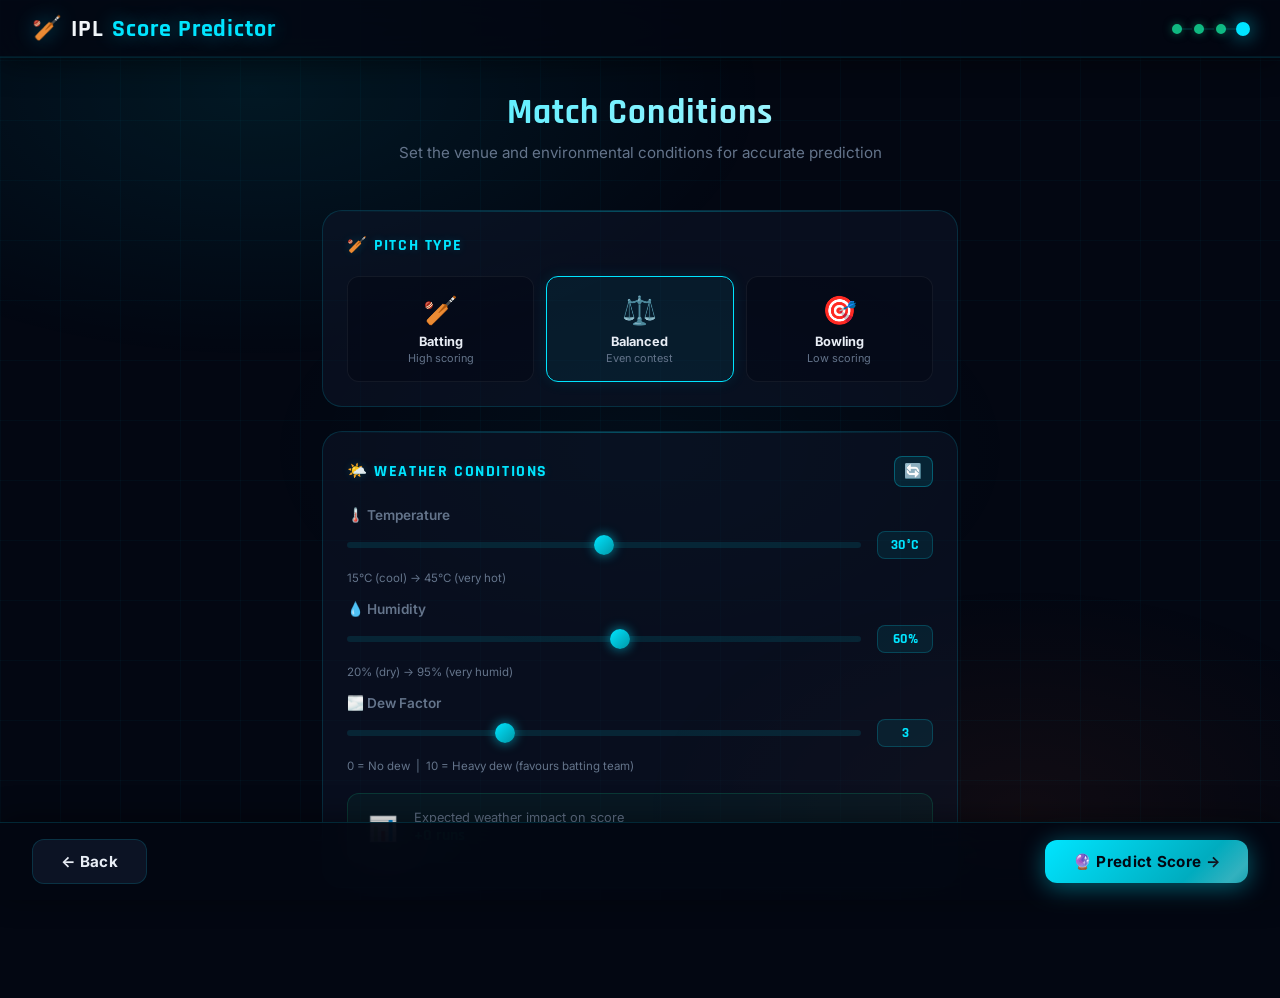
==== commit bbcb1fde: "Complete IPL Score Predictor with ML models, frontend optimization, and training graphs - Added hybr" ====
--- a/frontend/conditions.html
+++ b/frontend/conditions.html
@@ -8,6 +8,22 @@
   <link rel="preconnect" href="https://fonts.googleapis.com">
   <link rel="preconnect" href="https://fonts.gstatic.com" crossorigin>
   <link href="https://fonts.googleapis.com/css2?family=Rajdhani:wght@500;600;700&family=Inter:wght@400;500;600;700;800;900&family=Orbitron:wght@500;700;900&display=swap" rel="stylesheet">
+  <style>
+    .refresh-btn {
+      background: rgba(0,229,255,0.1);
+      border: 1px solid rgba(0,229,255,0.3);
+      border-radius: 8px;
+      color: var(--accent);
+      padding: 0.4rem 0.6rem;
+      cursor: pointer;
+      font-size: 0.9rem;
+      transition: all 0.2s;
+    }
+    .refresh-btn:hover {
+      background: rgba(0,229,255,0.2);
+      transform: rotate(180deg);
+    }
+  </style>
 </head>
 <body>
 
@@ -16,8 +32,8 @@
   <div class="nav-steps">
     <div class="step-dot done"></div>
     <div class="step-dot done"></div>
+    <div class="step-dot done"></div>
     <div class="step-dot active"></div>
-    <div class="step-dot"></div>
   </div>
 </nav>
 
@@ -27,25 +43,6 @@
 </div>
 
 <div class="conditions-form fade-in-delay-1">
-
-  <!-- Venue Section -->
-  <div class="form-section">
-    <div class="form-section-title">🏟️ Venue</div>
-    <div class="form-group">
-      <label>Select Stadium</label>
-      <select class="form-control" id="venueSelect" onchange="onVenueChange()">
-        <option value="">Choose a venue...</option>
-      </select>
-    </div>
-    <div class="venue-card-preview" id="venuePreview" style="display:none">
-      <div>
-        <div class="v-name" id="venueName">—</div>
-        <div class="v-city" id="venueCity">—</div>
-        <div class="v-avg">Avg Score: <strong id="venueAvg">—</strong></div>
-      </div>
-      <div class="pitch-badge" id="pitchBadge">—</div>
-    </div>
-  </div>
 
   <!-- Pitch Type Section -->
   <div class="form-section">
@@ -62,7 +59,7 @@
         <div class="ptc-sub">Even contest</div>
       </div>
       <div class="pitch-toggle-card" id="ptc-Bowling" onclick="setPitch('Bowling')">
-        <div class="ptc-icon">��</div>
+        <div class="ptc-icon">🎯</div>
         <div class="ptc-label">Bowling</div>
         <div class="ptc-sub">Low scoring</div>
       </div>
@@ -72,7 +69,12 @@
 
   <!-- Weather Section -->
   <div class="form-section">
-    <div class="form-section-title">🌤️ Weather Conditions</div>
+    <div class="form-section-title" style="display: flex; justify-content: space-between; align-items: center;">
+      <span>🌤️ Weather Conditions</span>
+      <button onclick="refreshWeather()" class="refresh-btn" title="Refresh weather data">
+        🔄
+      </button>
+    </div>
 
     <div class="form-group">
       <label>🌡️ Temperature</label>
@@ -116,7 +118,7 @@
 </div>
 
 <div class="bottom-bar">
-  <button class="btn btn-secondary" onclick="window.location.href='squad.html'">← Back</button>
+  <button class="btn btn-secondary" onclick="window.location.href='venue.html'">← Back</button>
   <button class="btn btn-primary" id="predictBtn" onclick="goPredict()">
     🔮 Predict Score →
   </button>
@@ -131,12 +133,16 @@
 <script src="js/api.js"></script>
 <script src="js/state.js"></script>
 <script>
+const API_BASE = 'http://localhost:8001/api';
 const state = loadState();
-if (!state.battingXI || !state.bowlingXI) window.location.href = 'squad.html';
-
-let venues = [];
-let currentPitch = 'Balanced';
-
+if (!state.battingXI || !state.bowlingXI || !state.venueId) {
+  window.location.href = 'venue.html';
+}
+
+// ── State ────────────────────────────────────────────────────────────────────
+let currentPitch = state.pitchType || 'Balanced';
+
+// ── Slider / Weather ─────────────────────────────────────────────────────────
 function updateSlider(id, val, suffix) {
   document.getElementById(id).textContent = val + suffix;
 }
@@ -144,7 +150,7 @@
 function setPitch(type) {
   currentPitch = type;
   document.getElementById('pitchType').value = type;
-  ['Batting','Balanced','Bowling'].forEach(t => {
+  ['Batting', 'Balanced', 'Bowling'].forEach(t => {
     const el = document.getElementById(`ptc-${t}`);
     el.className = 'pitch-toggle-card' + (t === type ? ` active-${t.toLowerCase()}` : '');
   });
@@ -155,7 +161,7 @@
   const humid = parseFloat(document.getElementById('humidRange').value);
   const dew   = parseFloat(document.getElementById('dewRange').value);
   let impact = 0;
-  if (temp > 35) impact -= Math.round((temp - 35) * 0.5);
+  if (temp  > 35) impact -= Math.round((temp  - 35) * 0.5);
   if (humid > 70) impact -= Math.round((humid - 70) * 0.2);
   impact += Math.round(dew * 1.2);
   const el = document.getElementById('weatherImpactVal');
@@ -163,45 +169,14 @@
   el.style.color = impact >= 0 ? 'var(--accent3)' : 'var(--red)';
 }
 
-async function init() {
-  venues = await fetchVenues();
-  const sel = document.getElementById('venueSelect');
-  venues.forEach(v => {
-    const opt = document.createElement('option');
-    opt.value = v.venue_id;
-    opt.textContent = `${v.venue_name} (${v.city})`;
-    sel.appendChild(opt);
-  });
-  if (state.venueId) {
-    sel.value = state.venueId;
-    onVenueChange();
-  }
-  updateWeatherImpact();
-}
-
-function onVenueChange() {
-  const vid = document.getElementById('venueSelect').value;
-  const v = venues.find(x => x.venue_id === vid);
-  if (!v) { document.getElementById('venuePreview').style.display = 'none'; return; }
-  document.getElementById('venuePreview').style.display = 'flex';
-  document.getElementById('venueName').textContent = v.venue_name;
-  document.getElementById('venueCity').textContent  = v.city;
-  document.getElementById('venueAvg').textContent   = v.avg_score;
-  const badge = document.getElementById('pitchBadge');
-  badge.textContent = v.pitch_type;
-  badge.className = `pitch-badge pitch-${v.pitch_type}`;
-  setPitch(v.pitch_type);
-}
-
+// ── Predict ───────────────────────────────────────────────────────────────────
 async function goPredict() {
-  const venueId = document.getElementById('venueSelect').value;
-  if (!venueId) { showToast('Please select a venue', 'error'); return; }
   const payload = {
     batting_team_id: state.battingTeam,
     bowling_team_id: state.bowlingTeam,
     batting_xi:      state.battingXI,
     bowling_xi:      state.bowlingXI,
-    venue_id:        venueId,
+    venue_id:        state.venueId,
     pitch_type:      currentPitch,
     temperature:     parseFloat(document.getElementById('tempRange').value),
     humidity:        parseFloat(document.getElementById('humidRange').value),
@@ -212,7 +187,7 @@
   try {
     const result = await predictScore(payload);
     if (result.error) { showToast(result.error.join(', '), 'error'); return; }
-    saveState({ ...state, venueId, prediction: result });
+    saveState({ ...state, prediction: result });
     window.location.href = 'result.html';
   } catch(e) {
     showToast('Prediction failed. Is the backend running?', 'error');
@@ -220,6 +195,115 @@
   document.getElementById('loader').classList.remove('active');
 }
 
+// ── Init ──────────────────────────────────────────────────────────────────────
+async function init() {
+  setPitch(currentPitch);
+  updateWeatherImpact();
+  
+  // Auto-fetch weather data for selected venue
+  if (state.venueId) {
+    await fetchWeatherData(state.venueId);
+  }
+}
+
+// ── Weather API Integration ──────────────────────────────────────────────────
+async function fetchWeatherData(venueId) {
+  try {
+    showToast('Fetching live weather data...', 'info');
+    
+    const response = await fetch(`${API_BASE}/weather/${venueId}?match_hour=19`);
+    const data = await response.json();
+    
+    if (data.status === 'success') {
+      const weather = data.weather;
+      
+      // Update sliders with real weather data
+      document.getElementById('tempRange').value = weather.temperature;
+      document.getElementById('humidRange').value = weather.humidity;
+      document.getElementById('dewRange').value = weather.dew_factor;
+      
+      // Update display values
+      updateSlider('tempVal', weather.temperature, '°C');
+      updateSlider('humidVal', weather.humidity, '%');
+      updateSlider('dewVal', weather.dew_factor, '');
+      
+      // Update weather impact
+      updateWeatherImpact();
+      
+      // Show weather info
+      const source = weather.source === 'openweather' ? 'Live Weather' : 'Default';
+      showToast(`${source} data loaded for ${weather.city}`, 'success');
+      
+      // Add weather info card
+      addWeatherInfoCard(weather);
+    }
+  } catch (error) {
+    console.error('Weather fetch error:', error);
+    showToast('Using default weather conditions', 'warning');
+  }
+}
+
+function addWeatherInfoCard(weather) {
+  // Remove existing weather info if any
+  const existing = document.getElementById('weatherInfoCard');
+  if (existing) existing.remove();
+  
+  // Create weather info card
+  const card = document.createElement('div');
+  card.id = 'weatherInfoCard';
+  card.className = 'weather-info-card';
+  card.style.cssText = `
+    background: rgba(0,229,255,0.08);
+    border: 1px solid rgba(0,229,255,0.2);
+    border-radius: 12px;
+    padding: 1rem;
+    margin-bottom: 1rem;
+    display: flex;
+    align-items: center;
+    gap: 0.75rem;
+    animation: slideInWeather 0.4s ease;
+  `;
+  
+  const isLive = weather.source === 'openweather';
+  const icon = isLive ? '🌤️' : '📊';
+  const status = isLive ? 'Live Weather' : 'Default Conditions';
+  
+  card.innerHTML = `
+    <div style="font-size: 2rem;">${icon}</div>
+    <div>
+      <div style="font-weight: 600; color: var(--text2);">${status} - ${weather.city}</div>
+      <div style="font-size: 0.85rem; color: var(--muted); margin-top: 0.2rem;">
+        ${weather.description} • Match time: ${weather.match_time || '7:30 PM IST'}
+      </div>
+      ${weather.feels_like ? `<div style="font-size: 0.8rem; color: var(--muted); margin-top: 0.1rem;">Feels like ${weather.feels_like}°C</div>` : ''}
+    </div>
+  `;
+  
+  // Add CSS animation
+  const style = document.createElement('style');
+  style.textContent = `
+    @keyframes slideInWeather {
+      from { opacity: 0; transform: translateY(-10px); }
+      to { opacity: 1; transform: translateY(0); }
+    }
+  `;
+  document.head.appendChild(style);
+  
+  // Insert after weather section title
+  const weatherSection = document.querySelector('.form-section:last-child');
+  const title = weatherSection.querySelector('.form-section-title');
+  title.insertAdjacentElement('afterend', card);
+}
+
+// ── Weather refresh function ─────────────────────────────────────────────────
+async function refreshWeather() {
+  if (state.venueId) {
+    await fetchWeatherData(state.venueId);
+  } else {
+    showToast('Please select a venue first', 'warning');
+  }
+}
+
 init();
 </script>
 </body>
--- a/frontend/css/style.css
+++ b/frontend/css/style.css
@@ -340,34 +340,18 @@
 }
 .loading-overlay.active { display: flex; }
 .cricket-ball {
-  width: 60px; height: 60px;
+  width: 80px; height: 80px;
   border-radius: 50%;
-  background: radial-gradient(circle at 35% 35%, #ef4444, #991b1b);
-  box-shadow: 0 0 40px rgba(239,68,68,0.5), 0 0 80px rgba(239,68,68,0.2);
-  animation: ballSpin 0.8s linear infinite;
-  position: relative;
-}
-.cricket-ball::before, .cricket-ball::after {
-  content: '';
-  position: absolute;
-  border: 2px solid rgba(255,255,255,0.5);
-  border-radius: 50%;
-}
-.cricket-ball::before {
-  width: 50%; height: 100%;
-  left: 25%; top: 0;
-  border-left-color: transparent;
-  border-right-color: transparent;
-}
-.cricket-ball::after {
-  width: 100%; height: 50%;
-  left: 0; top: 25%;
-  border-top-color: transparent;
-  border-bottom-color: transparent;
-}
+  background: url('../assets/white-ball.svg') no-repeat center center;
+  background-size: cover;
+  box-shadow: 0 10px 25px rgba(0,0,0,0.5), 0 0 20px rgba(255,255,255,0.15);
+  animation: ballSpin 1.5s cubic-bezier(0.4, 0, 0.2, 1) infinite;
+}
+.cricket-ball::before, .cricket-ball::after { display: none; }
 @keyframes ballSpin {
-  from { transform: rotate(0deg); }
-  to { transform: rotate(360deg); }
+  0% { transform: rotate(0deg) scale(0.95); }
+  50% { transform: rotate(180deg) scale(1.05); }
+  100% { transform: rotate(360deg) scale(0.95); }
 }
 .loading-text {
   color: var(--muted);
@@ -429,8 +413,9 @@
   inset: -2px;
   border-radius: var(--radius-lg);
   background: conic-gradient(from 0deg, transparent 60%, rgba(0,229,255,0.15), transparent 80%);
-  animation: slotGlow 4s linear infinite;
+  animation: slotGlow 15s linear infinite;
   z-index: -1;
+  opacity: 0.6;
 }
 @keyframes slotGlow {
   from { transform: rotate(0deg); }
@@ -477,14 +462,14 @@
   font-size: 1.4rem;
   font-weight: 700;
   color: var(--accent);
-  animation: vsPulse 2.5s ease-in-out infinite;
+  animation: vsPulse 3s ease-in-out infinite;
   box-shadow: var(--glow);
   flex-shrink: 0;
   text-shadow: 0 0 15px rgba(0,229,255,0.6);
 }
 @keyframes vsPulse {
-  0%,100% { box-shadow: 0 0 20px rgba(0,229,255,0.3); transform: scale(1); }
-  50% { box-shadow: 0 0 40px rgba(0,229,255,0.6), 0 0 80px rgba(0,229,255,0.15); transform: scale(1.08); }
+  0%,100% { box-shadow: 0 0 20px rgba(0,229,255,0.3); }
+  50% { box-shadow: 0 0 40px rgba(0,229,255,0.6), 0 0 80px rgba(0,229,255,0.15); }
 }
 
 /* Teams Grid */
@@ -1405,6 +1390,90 @@
   .match-summary { flex-direction: column; align-items: flex-start; }
   .model-breakdown { flex-direction: column; align-items: center; }
 }
+/* ═══════════════════════════════════════════════════════════════
+   VENUE SLIDER
+═══════════════════════════════════════════════════════════════ */
+.venue-slider-container {
+  position: relative;
+  width: 100%;
+  margin-bottom: 2rem;
+}
+.venue-slider {
+  display: flex;
+  overflow-x: auto;
+  scroll-snap-type: x mandatory;
+  gap: 1.5rem;
+  padding: 1rem 0 2rem 0;
+  scrollbar-width: none;
+  -ms-overflow-style: none;
+  scroll-behavior: smooth;
+}
+.venue-slider::-webkit-scrollbar { display: none; }
+
+.venue-card {
+  flex: 0 0 280px;
+  height: 180px;
+  border-radius: var(--radius-lg);
+  scroll-snap-align: center;
+  position: relative;
+  overflow: hidden;
+  cursor: pointer;
+  border: 2px solid rgba(0,229,255,0.1);
+  transition: var(--transition);
+  background: #0a0f1e;
+}
+.venue-card.active {
+  border-color: var(--accent);
+  box-shadow: 0 0 25px rgba(0,229,255,0.3), 0 10px 30px rgba(0,0,0,0.6);
+  transform: scale(1.05);
+  z-index: 2;
+}
+.venue-card-img {
+  position: absolute;
+  inset: 0;
+  background-size: cover;
+  background-position: center;
+  opacity: 0.5;
+  transition: var(--transition);
+}
+.venue-card.active .venue-card-img { opacity: 0.85; }
+.venue-card:hover:not(.active) .venue-card-img { opacity: 0.75; }
+
+.venue-card-content {
+  position: absolute;
+  inset: 0;
+  padding: 1.25rem;
+  display: flex;
+  flex-direction: column;
+  justify-content: flex-end;
+  background: linear-gradient(to top, rgba(3,7,18,0.95) 0%, rgba(3,7,18,0.4) 50%, transparent 100%);
+}
+.venue-card h4 {
+  font-family: var(--font-display);
+  font-size: 1.2rem;
+  font-weight: 700;
+  margin-bottom: 0.2rem;
+  text-shadow: 0 2px 4px rgba(0,0,0,0.8);
+}
+.venue-card p {
+  font-size: 0.8rem;
+  color: var(--text2);
+  opacity: 0.8;
+}
+.venue-card-badge {
+  position: absolute;
+  top: 10px;
+  right: 10px;
+  background: rgba(0,0,0,0.6);
+  backdrop-filter: blur(4px);
+  padding: 0.2rem 0.6rem;
+  border-radius: 20px;
+  font-size: 0.7rem;
+  font-weight: 700;
+  color: var(--accent);
+  border: 1px solid rgba(0,229,255,0.3);
+}
+
 @media (max-width: 480px) {
   .navbar { padding: 0.75rem 1rem; }
   .bottom-bar { padding: 0.75rem 1rem; }
